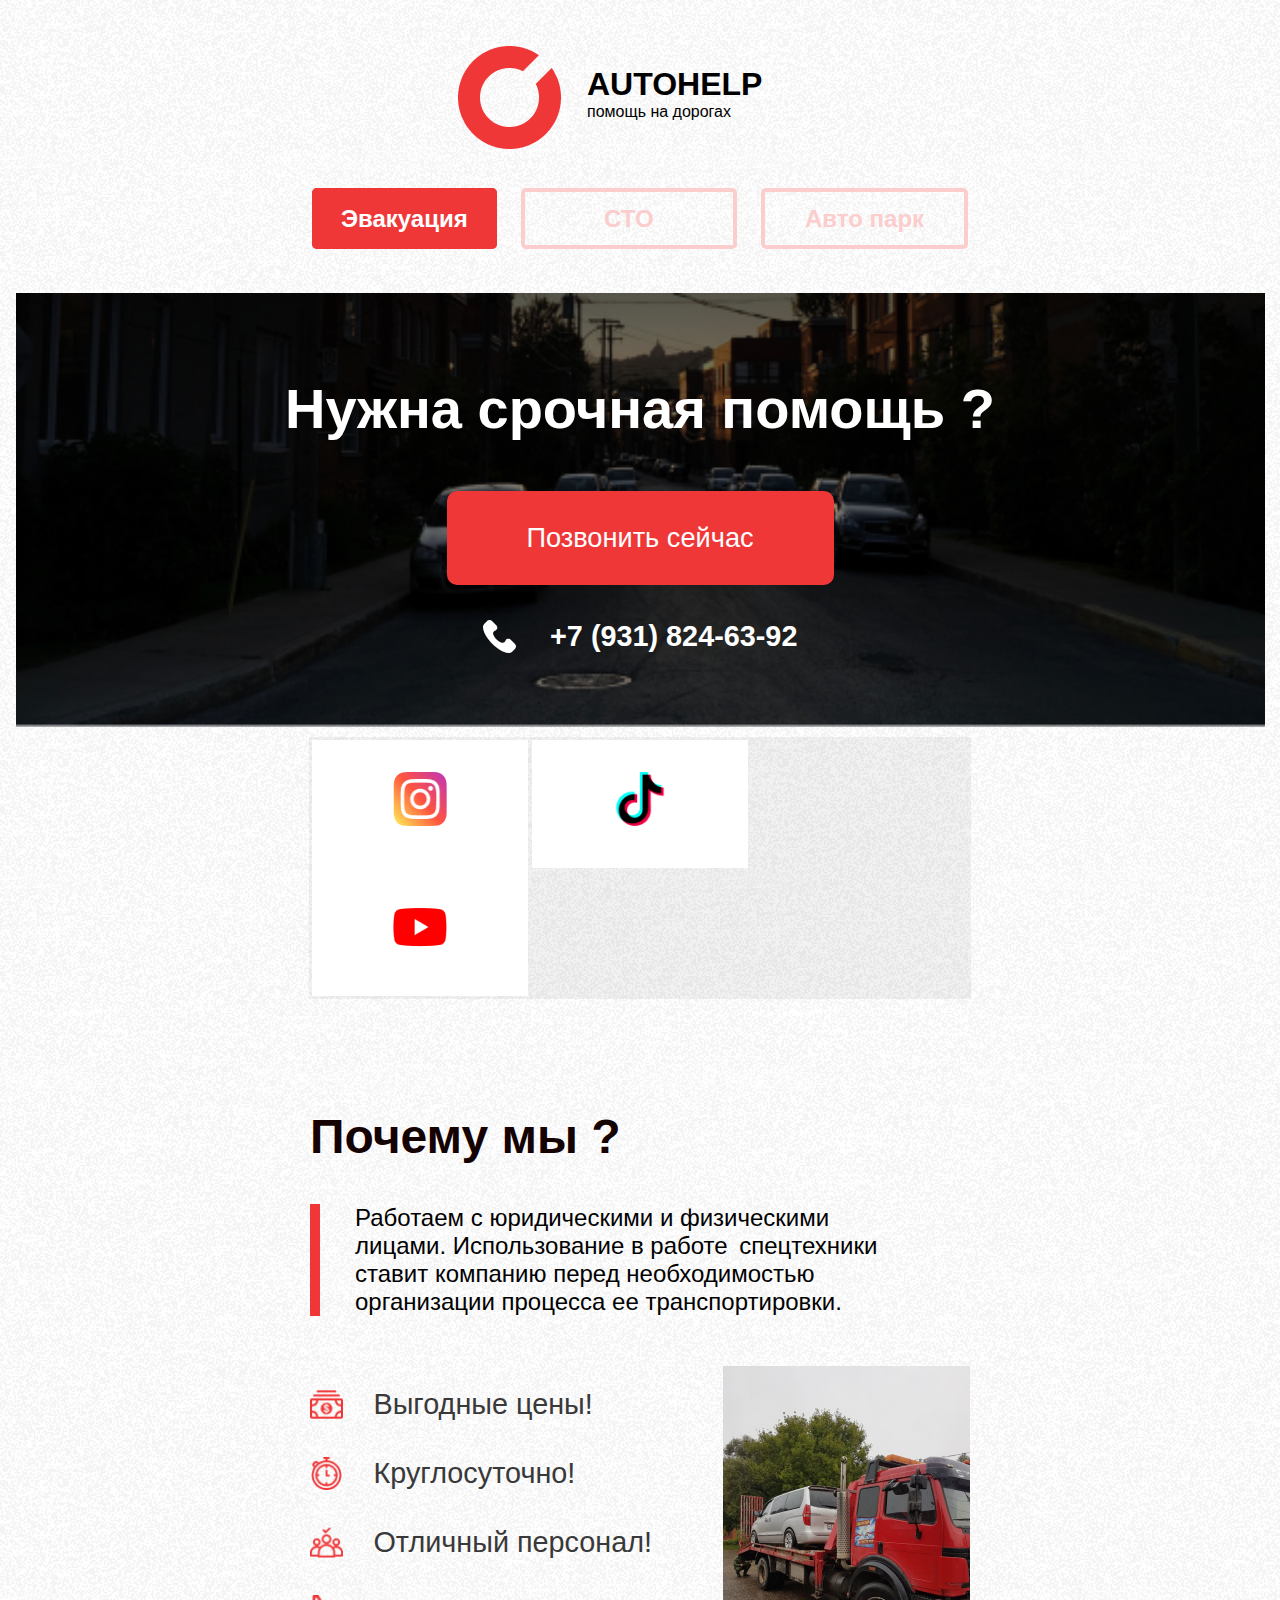
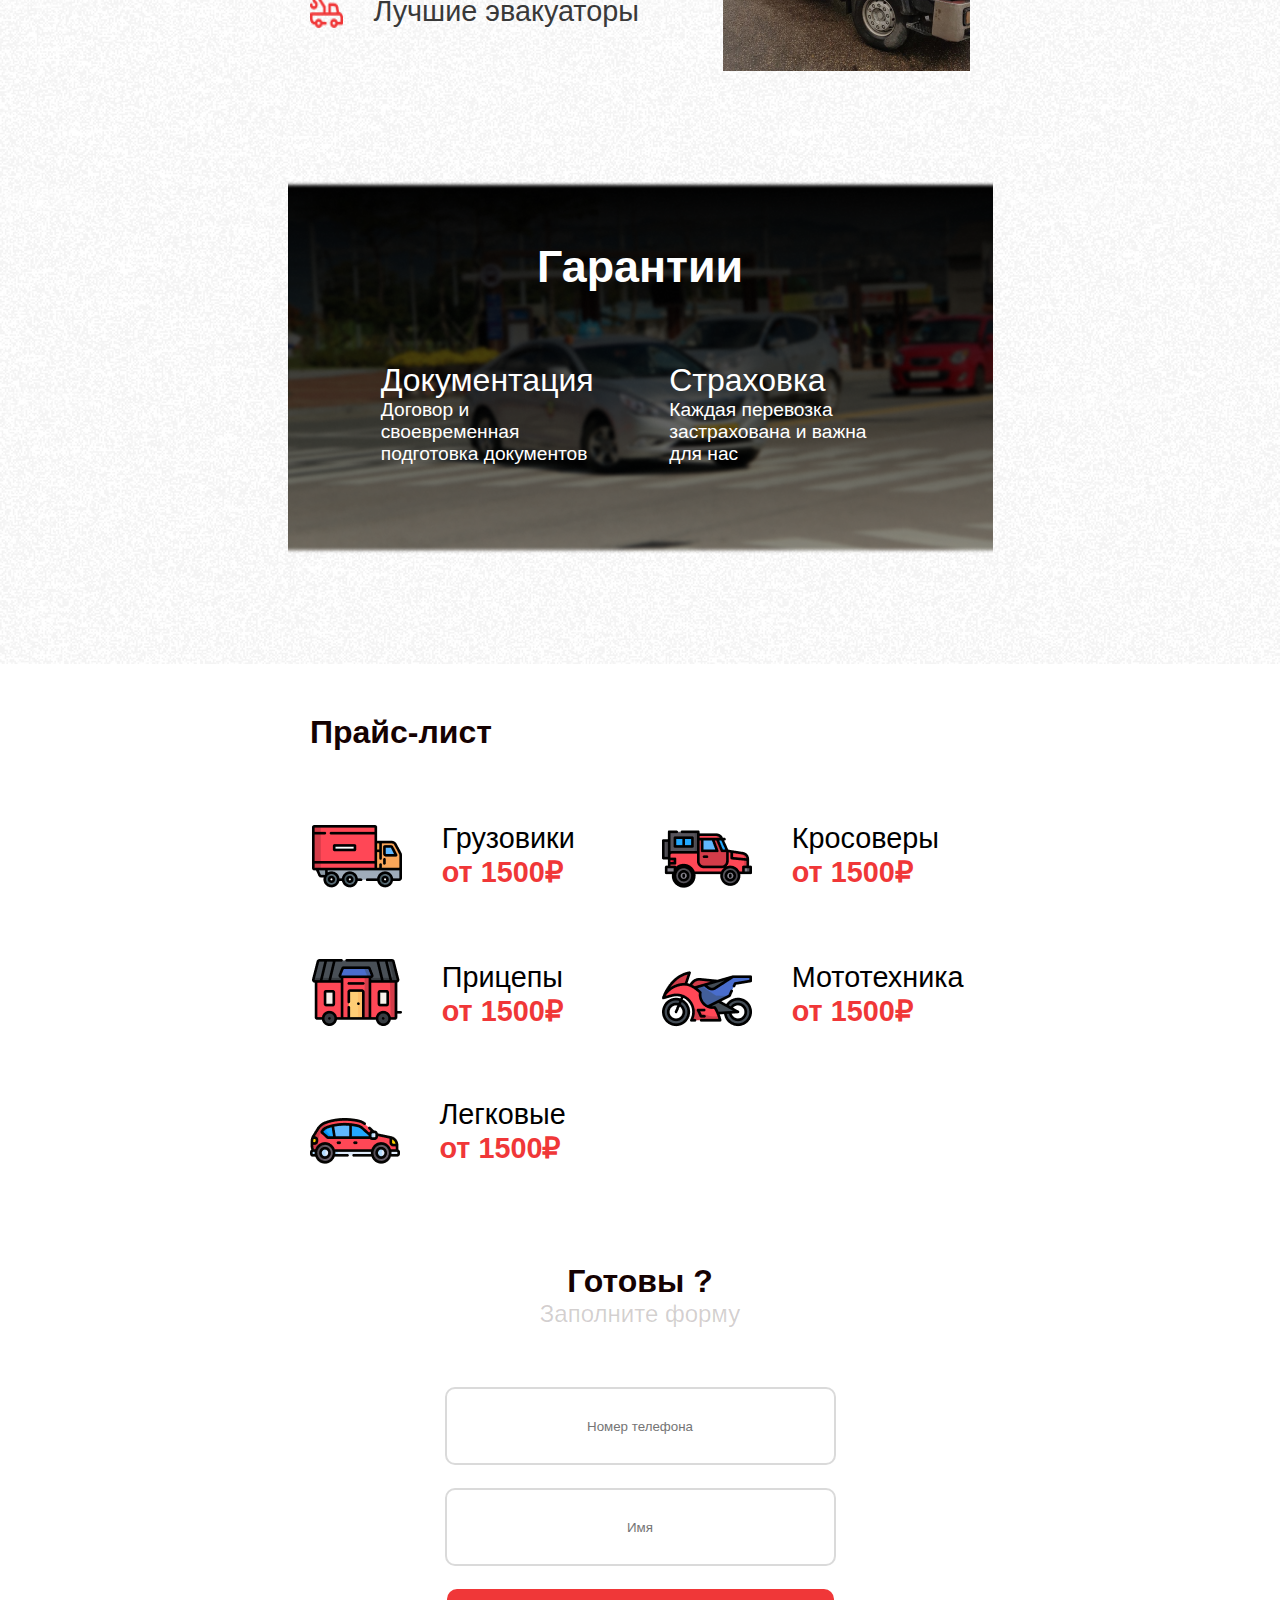
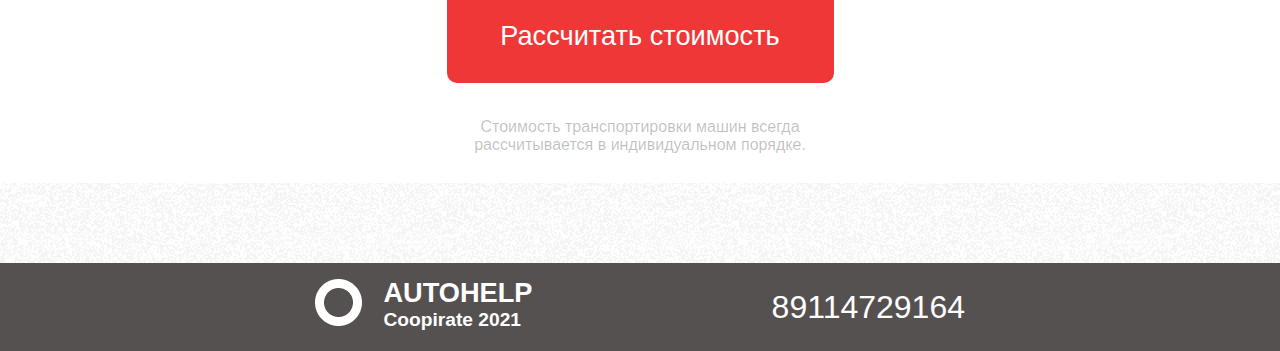
==== m-index.html @ 4820a215 "rename js" ====
<!DOCTYPE html>
<html lang="en">
<head>
    <meta charset="UTF-8">
    <meta name="viewport" content="width=device-width, initial-scale=1.0">
    <link rel="stylesheet" href="css/m-style.css">
    <script src="js/script_menu.js" type="text/javascript"></script>
    <title>Autohelp</title>
</head>
<body>
    <header>
        <div class="logo"></div>
        <div class="text_logo">
            <div class="name">Autohelp</div>
            <p>помощь на дорогах</p>
        </div>
    </header>

    <div class="clearfix"></div>

    <menu>
        <a id="Evacuation_a" onclick="Evacuation()">Эвакуация</a>
        <a id="Sto_a" onclick="Sto()">СТО</a>
        <a id="Auto_park_a" onclick="Auto_park()">Авто парк</a>
    </menu>

    <div id="Evacuation">
        <div class="Urgent_help">
            <h1>Нужна срочная помощь ?</h1>
            <button>Позвонить сейчас</button>
            <div class="telephone">
                <img src="img/tephone.png">
                <span>+7 (931) 824-63-92</span>
            </div>
        </div>

        <div class="buttons">
            <a href=""><div class="instagramm"><img src="img/instagram.png" alt=""></div></a>
            <a href=""><div class="tik_tok"><img src="img/tik-tok.png" alt=""></div></a>
            <a href=""><div class="youtube"><img src="img/youtube.png" alt=""></div></a>
        </div>

        <div class="why_we">
            <h1>Почему мы ?</h1>
            <p>Работаем с юридическими и физическими лицами. Использование в работе  спецтехники ставит компанию перед необходимостью организации процесса ее транспортировки.</p>
        </div>

        <div class="pluses">
            <div class="text">
                <div class="cost">
                    <img src="img/cash.png">
                    <span>Выгодные цены!</span>
                </div>
                <div class="time">
                    <img src="img/time.png">
                    <span>Круглосуточно!</span>
                </div>
                <div class="persons">
                    <img src="img/group.png">
                    <span>Отличный персонал!</span>
                </div>
                <div class="best_cars">
                    <img src="img/Vector car.png">
                    <span>Лучшие эвакуаторы</span>
                </div>
            </div>
            <img src="img/car.png" class="img_car">
        </div>

        <div class="grant">
            <h1>Гарантии</h1>
            <div class="text">
                <div>
                    <h2>Документация</h2>
                    <p>Договор и своевременная подготовка документов</p>
                </div>
                <div>
                    <h2>Страховка</h2>
                    <p>Каждая перевозка застрахована и важна для нас</p>
                </div>
            </div>
        </div>

        <div class="price">
            <div class="prices">
                <h1>Прайс-лист</h1>
                <div>

                    <span>
                        <img src="img/truck(icon).png" alt="">
                        <div class="info">
                            <p>Грузовики</p> 
                            <p class="cost">от 1500₽</p>
                        </div>
                    </span>

                    <span>
                        <img src="img/jeep.png" alt="">
                        <div class="info">
                            <p>Кросоверы</p>
                            <p class="cost">от 1500₽</p>
                        </div>
                    </span>
                </div>

                <div>
                    <span>
                        <img src="img/Pricep.png" alt="">
                        <div class="info">
                            <p>Прицепы</p>
                            <p class="cost">от 1500₽</p>
                        </div>
                    </span>

                    <span>
                        <img src="img/moto(icon).png" alt="">
                        <div class="info">
                            <p>Мототехника</p>
                            <p class="cost">от 1500₽</p>
                        </div>
                    </span>
                </div>

                <div style="float: left;">
                    <span style="margin-left: 0">
                        <img src="img/car(icon).png" alt="">
                        <div class="info">
                            <p>Легковые</p>
                            <p class="cost">от 1500₽</p>
                        </div>
                    </span>
                </div>
            </div>

            <div class="clearfix"></div>
            
            <div class="form">
                <h1>Готовы ?</h1>
                <p>Заполните форму</p>
                <input type="text" placeholder="Номер телефона">
                <input type="text" placeholder="Имя">
                <button>Рассчитать стоимость</button>
                <p class="info">Стоимость транспортировки машин всегда рассчитывается в индивидуальном порядке.</p>
            </div>

        </div>

    </div>

    <div id="Sto">

        <div class="Our_service_station_is">
            <div class="info">
                <h1>Наше СТО это</h1>
                <p>Лучшее обслуживание, отличная команда и доступные цены</p>
                <button>Забронировать</button>
            </div>
        </div>

        <div class="when">
            <div class="we_work">
                <span class="info">
                    <h1>Мы работаем</h1>
                    <p>7 дней в неделю с 9:00 до 23:00</p>
                </span>
                <span class="img"></span>
            </div>
            <div class="clearfix"></div>
        </div>

        <div class="buttons">
            <a href=""><div class="instagramm"><img src="img/instagram.png" alt=""></div></a>
            <a href=""><div class="tik_tok"><img src="img/tik-tok.png" alt=""></div></a>
            <a href=""><div class="youtube"><img src="img/youtube.png" alt=""></div></a>
        </div>

        <div class="what_we_do">
            <div class="text">
                <div class="Diagnostics">
                    <img src="img/sto/diagnostik.png">
                    <div class="info">
                        <h1>Диагностика</h1>
                        <p>Комплексная диагностика автомобилей всех марок в СПб.</p>
                    </div>
                </div>
                <div class="Repairs">
                    <img src="img/sto/remont.png">
                    <div class="info">
                        <h1>Ремонт</h1>
                        <p>Выполняем более 200 видов работ для 70 марок автомобилей, запчасти в наличии.</p>
                    </div>
                </div>
                <div class="Maintenance">
                    <img src="img/sto/tex_obsl.png">
                    <div class="info">
                        <h1>Тех обслуживание</h1>
                        <p>Проверка, регулировка узлов и замена тех. жидкостей, согласно рекомендациям завода производителя.</p>
                    </div>
                </div>
                <div class="Paint_shop">
                    <img src="img/sto/maliar.png">
                    <div class="info">
                        <h1>Малярный цех</h1>
                        <p>Выполнение покрасочных работ любой сложности, различные виды и типы покраски.</p>
                    </div>
                </div>
                <div class="Buying_up_broken_cars">
                    <img src="img/sto/skyp_bit_auto.png">
                    <div class="info">
                        <h1>Скупка битых авто</h1>
                        <p>Покупка вашего автомобиля в любому стостоянии по выгодной цене</p>
                    </div>
                </div>
            </div>
        </div>

        <div class="form">
            <h1>Контакты</h1>
            <p>Заполните форму</p>
            <input type="text" placeholder="Номер телефона">
            <input type="text" placeholder="Имя">
            <button>Рассчитать стоимость</button>
        </div>

        <div class="map">
            <div class="info">
                <h1>Мы на карте</h1>
                <p>г.Санкт-Петербург</p>
            </div>
            <script type="text/javascript" charset="utf-8" as ync src="https://api-maps.yandex.ru/services/constructor/1.0/js/?um=constructor%3Afa3f0529b1558e490838a19cf88ef039b90745b629be07b5b66c1684372b5a75&amp;width=100%25&amp;height=400&amp;lang=ru_RU&amp;scroll=true"></script>
        </div>

    </div>

    <div id="Auto_park">

        <div class="Yandex_tax">
            <div class="info">
                <h1>Подключение к Яндекс.Такси</h1>
                <p>Выполняет подключение с 2017 года</p>
                <ul>
                    <li>Моментальные выплаты</li>
                    <li>Минимальная комиссия</li>
                    <li>Аренда авто</li>
                </ul>
                <button>Свяжитесь со мной</button>
            </div>
        </div>

        <div class="buttons">
            <a href=""><div class="instagramm"><img src="img/instagram.png" alt=""></div></a>
            <a href=""><div class="tik_tok"><img src="img/tik-tok.png" alt=""></div></a>
            <a href=""><div class="youtube"><img src="img/youtube.png" alt=""></div></a>
        </div>
        
        <div class="what_u_can">
            <div class="we_work">
                <h1>Что вы получаете обслуживание у нас</h1>
                <div class="info">
                    <p><span>Моментальные выплаты</span> 24/7 без задержек</p>
                    <p><span>Свободный график</span>, когда и сколько работать решаете только вы</p>
                    <p><span>Качественная поддержка</span>, поможем со всем и всегда</p>
                </div>
                <div class="clearfix"></div>
            </div>
        </div>
        

        <div class="treb">
            <h1>Требования</h1>
            <div class="info">
                <span>
                    <img src="img/done.png" alt="">
                    <div class="info">
                        <h1>Возраст</h1>
                        <p>от 21 года</p>
                    </div>
                </span>
                <span>
                    <img src="img/done.png" alt="">
                    <div class="info">
                        <h1>Стаж</h1>
                        <p>от 3-х лет</p>
                    </div>
                </span>
                <span>
                    <img src="img/done.png" alt="">
                    <div class="info">
                        <h1>Смартфон</h1>
                        <p>Andoid/IOS</p>
                    </div>
                </span>
            </div>
        </div>
        
        <div class="form">
            <p>Запишитесь на собеседование, заполнив форму</p>
            <input type="text" placeholder="Номер телефона">
            <input type="text" placeholder="Имя">
            <button>Свяжитесь со мной</button>
        </div>

    </div>

    <footer>
        <div class="info">
            <div class="left">
                <div class="logo">
                    <div class="img"></div>
                    <div class="text">
                        <h1>AUTOHELP</h1>
                        <p>Coopirate 2021</p>
                    </div>
                </div>
    
            </div>
            <div class="right">
                <p>89114729164</p>
            </div>
        </div>
    </footer>
</body>
</html>
---- css/m-style.css ----
/* base */
*{
    padding: 0;
    margin: 0;
    text-transform: none;
    font-family: -apple-system, BlinkMacSystemFont, 'Segoe UI', Roboto, Oxygen, Ubuntu, Cantarell, 'Open Sans', 'Helvetica Neue', sans-serif;
    cursor: default;

}
a{
    text-decoration: none;
    cursor: pointer;
}
.clearfix{
    clear: both;
}
body{
    background-image: url(../img/bg_corn.png);
}
button{
    width: 387px;
    height: 94px;
    border-radius: 10px;
    border: none;
    background-color: #f03738;
    color: #fff;
    font-size: 1.7em;
    margin-bottom: 35px;
    outline: none;
    cursor: pointer;
}
button:active{
    border:4px solid #9C9C9C;
    background-color: #9C9C9C;
    color: #fff;
}
.left{float: left;}
.right{float: right;}

/* standart */
#Evacuation{
    display: block;
}
#Sto{
    display: none;
}
#Auto_park{
    display: none;
}

/* logotype */
header{
    width: 364px;
    margin: 46px auto 0;
}
header .logo{
    width: 103px;
    height: 103px;
    background-image: url(../img/Logo.png);
    display: inline-block;
    float: left;
}
header .text_logo{
    display: inline-block;
    float: right;
    width: 235px;
    height: 64px;
    margin: 20px 0;
}
header .name{
    font-size: 2em;
    font-weight: bold;
    text-transform: uppercase;
}
header header p{
    color: #847F7F;
}

/* Design menu buttons */
menu{
    width: 668px;
    margin: 55px auto 60px;
    text-align: center;
}
menu a{
    background-color: #ffffff00;
    color: #FBCDCD;
    border-radius: 5px;
    border: 4px solid #FBCDCD;
    text-align: center;
    font-size: 1.5em;
    margin-right: 20px;
    font-weight: bold;
    cursor: pointer;
}
menu a:last-child{
    margin-right: 0;
}
menu a:active{
    color: #fff;
    background-color: #9C9C9C;
    border:4px solid #9C9C9C;
}
menu #Evacuation_a{
    padding: 13px 25px;
    color: #fff;
    background-color: #f03738;
    border:4px solid #f03738;
}
menu #Sto_a{
    padding: 13px 79px;
}
menu #Auto_park_a{
    padding: 13px 40px;
}

/* Evacuation - Urgent help */

.Urgent_help{
    height: 434px;
    width: 100%;
    background-image: url(../img/bg_Urgent_help.png);
    background-size: auto 100%;
    background-position: center;
    background-repeat: no-repeat;
    color: #fff;
    text-align: center;
    margin-bottom: 10px;
}
.Urgent_help h1{
    padding-top: 83px;
    margin-bottom: 50px;
    font-weight: bold;
    font-size: 3.5em;
}
.Urgent_help img{
    width: 33px;
    height: 33px;
    vertical-align: bottom;
    margin-right: 30px;
}
.Urgent_help span{
    height: 33px;
    font-size: 1.8em;
    vertical-align: top;
    font-weight: bold;
}

/* Evacuation buttons soc */
.buttons{
    padding: 3px;
    width: 656.77px;
    margin: 0 auto 110px;
    background-color: rgba(0, 0, 0, 0.05);
}
.buttons div{
    width: 216px;
    height: 128px;
    margin-right: 3px;
    display: inline-block;
    text-align: center;
    background-color: #fff;
    cursor: pointer;
}
.buttons div:last-child{
    margin-right: 0px;
}
.buttons img{
    width: 54px;
    height: 54px;
    margin: 32px 0;
}

/* Evacuation Why we */
.why_we{
    width: 660px;
    margin: 0 auto 50px;
    text-align: left;
}
.why_we h1{
    color: #150202;
    font-size: 3em;
    margin-bottom: 40px;
}
.why_we p{
    width: 555px;
    font-size: 1.5em;
    border-left: 10px solid #F03738;
    padding-left: 35px;
}

/* Evacuation pluses */
.pluses{
    width: 660px;
    height: 305px;
    margin: 0 auto 110px;
}
.pluses .img_car{
    width: 247px;
    height: 305px;
    float: right;
}
.pluses .text{
    float: left;
    margin-top: 22px;
}
.pluses .text div{
    margin-bottom: 36px;
}
.pluses .text div img{
    width: 33px;
    height: 33px;
    vertical-align: bottom;
    margin-right: 26px;
}
.pluses .text div span{
    height: 33px;
    font-size: 1.8em;
    vertical-align: top;
    font-weight: 500;
    color: #393939;
}

/* Evacuation grant */
.grant{
    width: 100%;
    height: 373px;
    margin: 0 auto 80px;
    background-repeat: no-repeat;
    background-position: center;
    background-image: url(../img/grant.png);
    background-position: center;
    background-repeat: no-repeat;
    background-size: auto 100%;
    text-align: center;
    color: #fff;
    margin-bottom: 110px;
}
.grant h1{
    padding: 60px 0 70px;
    font-size: 2.8em;
    font-weight: bold;
}
.grant .text div{
    text-align: left;
    width: 230px;
    display: inline-block;
    margin-right: 54px;
}
.grant .text div:last-child{
    margin-right: 0;
}
.grant .text div h2{
    font-size: 2em;
    font-weight: 500;
}
.grant .text div p{
    font-size: 1.2em;
}

/* Evacuation price */
.price{
    width: 100%;
    text-align: center;
    margin: 0 auto;
    background-color: #fff;
}
.price .prices{
    margin: 0 auto;
    width: 660px;
}
.price .prices h1{
    padding-top: 50px;
    font-size: 2em;
    color: #150202;
    margin-bottom: 71px;
    text-align: left;
}
.price div span{
    text-align: left;
}
.price div span:last-child{
    margin-left: 40px;
    margin-bottom: 98px;
}
.price div span img{
    width: 90px;
    margin-right: 35px;
}
.price div span .info{
    font-size: 1.8em;
    margin-bottom: 15px;
    display: inline-block;
    vertical-align: 40px;
}
.price div div .cost{
    color: #F03738;
    font-weight: bold;
    float: left;
    margin: 0 55px 55px 0;
}

/* Evacuation Forma weeeeeeee */
.form{
    padding-top: 28px;
    text-align: center;
    background-color: #fff;
}
.form h1{
    font-size: 2em;
    color: #150202;
}
.form p{
    font-size: 1.5em;
    color: #15020230;
    margin-bottom: 59px;
}
.form input{
    width: 387px;
    height: 74px;
    text-align: center;
    margin: 0 auto;
    border-radius: 10px;
    margin-bottom: 23px;
    display: block;
    outline: none;
    border: 2px solid #dadada;
    cursor: text;
}
.form input:last-child{
    margin-bottom: 36px;
}
.form .info{
    text-align: center;
    font-size: 1em;
    width: 359px;
    margin: 0 auto;
    color: #00000040;
    padding-bottom: 29px;
}

/* Sto Our_service_station_is */

.Our_service_station_is{
    height: 565px;
    width: 100%;
    background-image: url(../img/sto/Nashe_sto.png);
    background-size: auto 100%;
    background-position: center;
    background-repeat: no-repeat;
    color: #fff;
    text-align: left;
    margin-bottom: 10px;
}
.Our_service_station_is .info{
    width: 500px;
    margin: 0 auto;
}
.Our_service_station_is h1{
    padding-top: 150px;
    margin-bottom: 28px;
    font-weight: 500;
    font-size: 2.5em;
}
.Our_service_station_is p{
    width: 300px;
    font-size: 1.2em;
    vertical-align: top;
    margin-bottom: 40px;
}

/* Sto when */
.when{
    width: 100%;
    text-align: left;
    padding: 16px 0 39px;
    background-color: #fff;
}
.when .we_work{
    width: 600px;
    margin: 0 auto;
}
.when .info{
    width: 490px;
    margin: 0 auto;
    padding-left: 35px;
    border-left: 10px solid #F03738;
    float: left;
}
.when .info h1{
    width: 400px;
    color: #150202;
    font-size: 3em;
    margin-bottom: 12px;
    margin-right: 0;
}
.when .info p{
    width: 400px;
    margin-right: 0;
    font-size: 1.5em;
}
.when .img{
    width: 65px;
    height: 92px;
    background-image: url(../img/sto/geo.png);
    background-position: center;
    background-size: auto;
    float: left;
}

/* STO what_we_do */
.what_we_do{
    width: 600px;
    margin: 0 auto 109px;
}
.what_we_do .text div{
    margin-bottom: 40px;
}
.what_we_do .text div:last-child{
    margin-bottom: 0;
}

.what_we_do img{
    width: auto;
    height: 45px;
    vertical-align: top;
    margin-right: 43px;
}
.what_we_do .info{
    display: inline-block;
}
.what_we_do .info p{
    width: 458px;
}

/* STO map */
.map{
    width: 600px;
    margin: 110px auto ;
}
.map .info{
    width: 250px;padding: 39px 60px;
    background-color: #fff;
}

/* Auto_park Yandex_tax */

.Yandex_tax{
    height: 627px;
    width: 100%;
    background-image: url(../img/sto/Nashe_sto.png);
    background-size: auto 100%;
    background-position: center;
    background-repeat: no-repeat;
    color: #fff;
    text-align: left;
    margin-bottom: 10px;
}
.Yandex_tax .info{
    width: 500px;
    margin: 0 auto;
}
.Yandex_tax h1{
    width: 290px;
    padding-top: 95px;
    margin-bottom: 28px;
    font-weight: 500;
    font-size: 2.5em;
}
.Yandex_tax p{
    width: 360px;
    font-size: 1.2em;
    vertical-align: top;
    margin-bottom: 40px;
}
.Yandex_tax ul {
    list-style: none;
    list-style-image: url(../img/Ellipse.png);
    list-style-position: inside;
    margin-bottom: 40px;
}
.Yandex_tax ul li{
    margin-bottom: 14px;
    font-size: 2em;
}
.Yandex_tax ul li:last-child{
    margin-bottom: none;
}

/* Auto_park what_u_can */
.what_u_can{
    width: 100%;
    text-align: left;
    padding: 16px 0 39px;
}
.what_u_can .we_work{
    width: 600px;
    margin: 0 auto;
}
.what_u_can .info{
    width: 600px;
    margin: 0 auto;
    padding-left: 35px;
    border-left: 10px solid #F03738;
    float: left;
}
.what_u_can h1{
    width: 330px;
    color: #150202;
    margin-bottom: 12px;
    margin-right: 0;
}
.what_u_can .we_work .info span{
    color: #150202;
    font-weight: bold;
}
.what_u_can .info p{
    margin-right: 0;
    font-size: 1.5em;
    margin-bottom: 25px;
}
.what_u_can .info p:last-child{margin-bottom: 0;}

/* Auto_park treb */
.treb{
    padding: 28px 0 70px;
    width: 100%;
    margin: 0 auto;
    text-align: center;
    background-color: #fff;
}
.treb h1{
    font-size: 2.5em;
    margin-bottom: 52px;
}
.treb .info span{
    width: 200px;
    margin-right: 30px;
}
.treb .info .info{
    display: inline-block;
    text-align: left;
}

.treb .info h1{
    font-size: 1em;
    margin-bottom: 0;
}

/* Auto_park form */
.Auto_park .form p{
    margin: 0 auto 33px;
    width: 400px;
}

/* Foooter */
footer{
    width: 100%;
    height: 88px;
    background-color: #565151;
    margin-top: 80px;
}
footer .info{
    width: 650px;
    color: #fff;
    margin: 0 auto;
    padding: 14px 0;
}
footer .left .img{
    width: 47px;
    height: 47px;
    background-image: url(../img/logo_footer.png);
    background-size: 100% 100%;
    background-repeat: no-repeat;
    background-position: center;
    display: inline-block;
    margin-right: 17px;
}
footer .left .text{
    display: inline-block;
}
footer .left h1{
    font-size: 1.7em;
}
footer .left p{
    font-size: 1.2em;
    font-weight: bold;
}
footer .right p{
    padding-top: 12px;
    font-size: 2em;
}
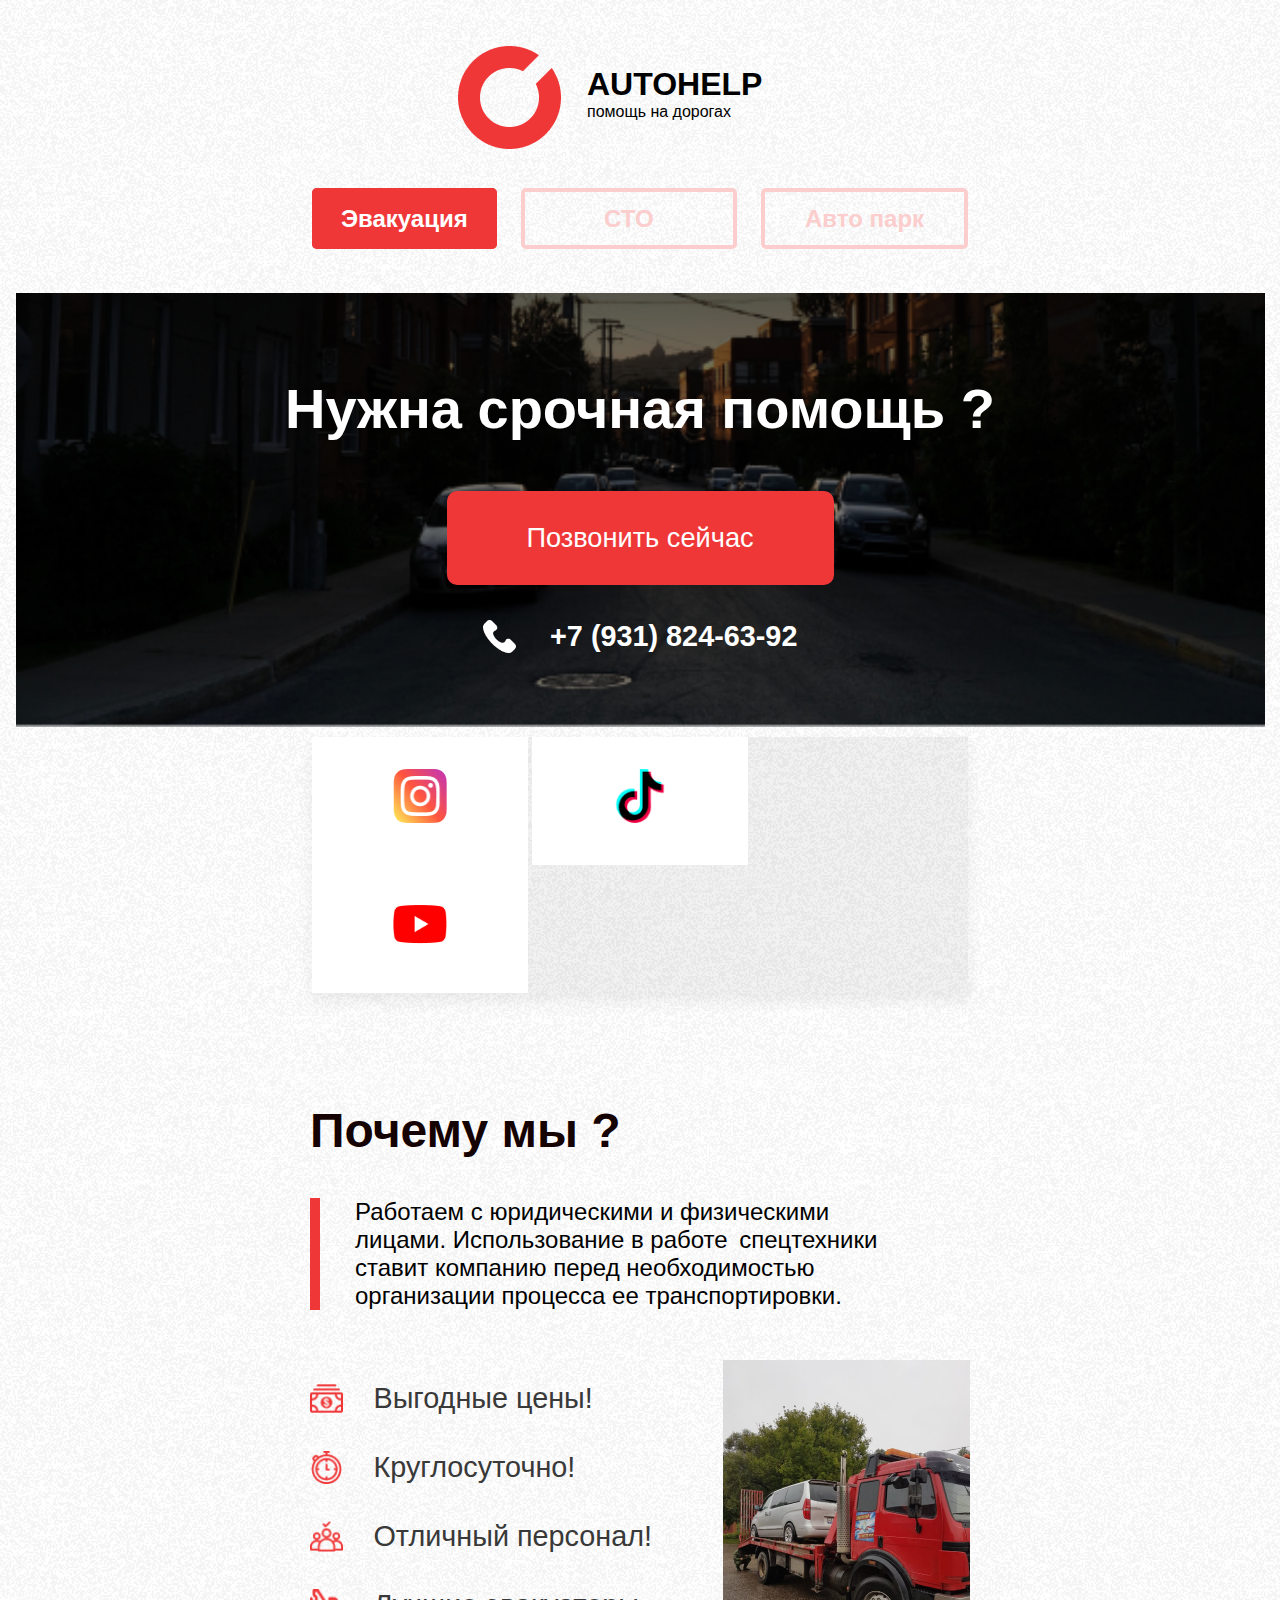
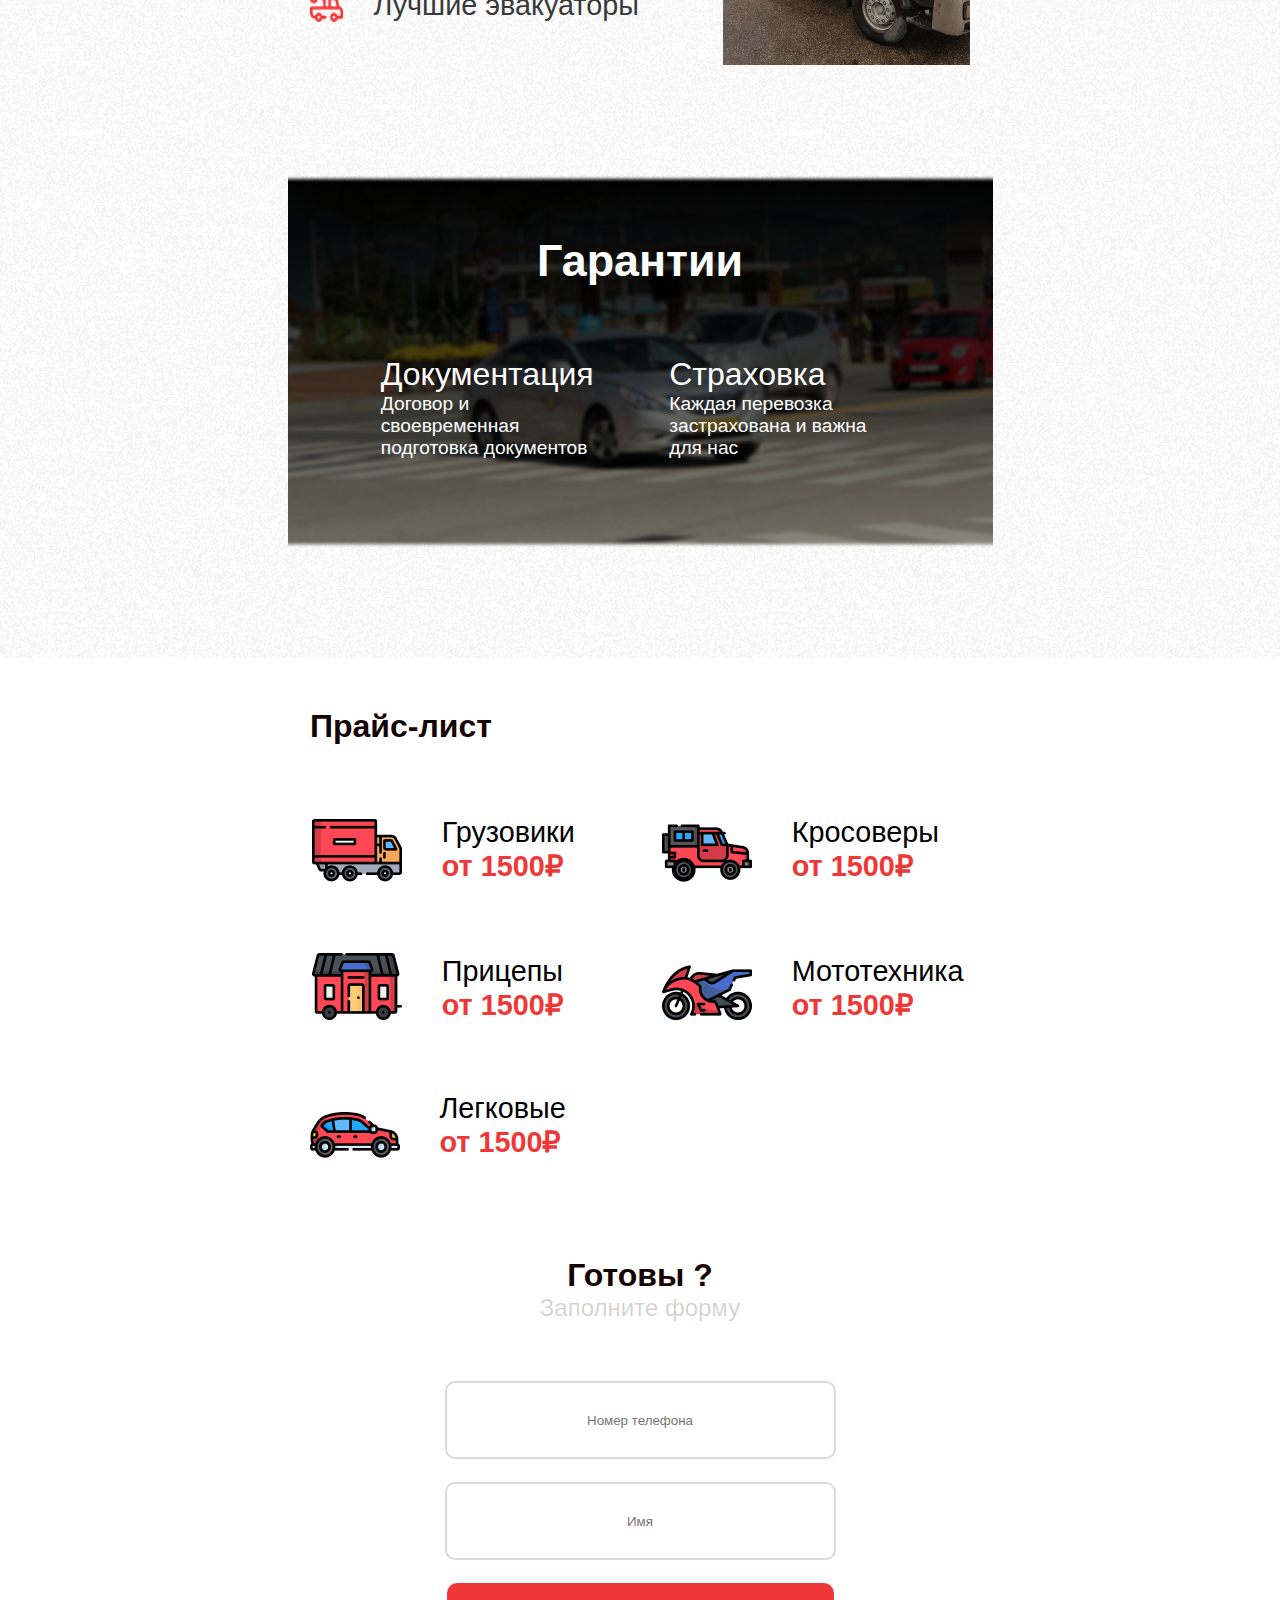
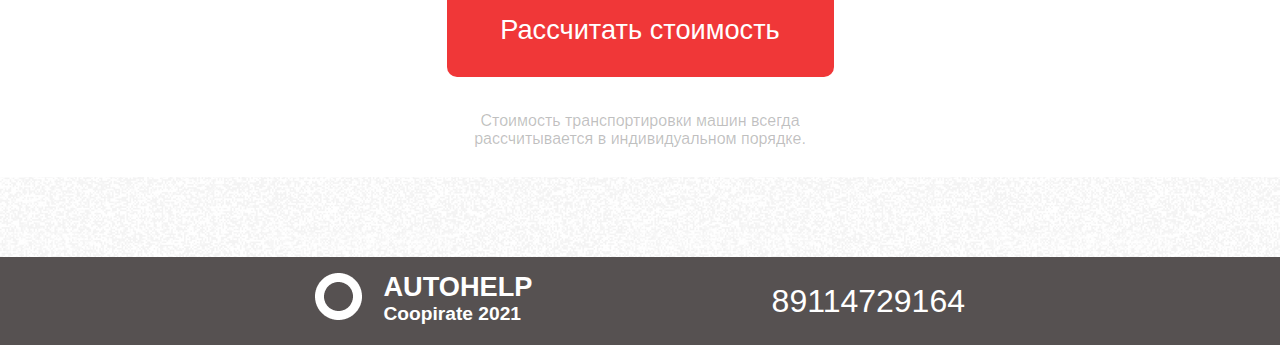
==== commit 85ad958d: "Готовая мобильная версия сайта" ====
--- a/m-index.html
+++ b/m-index.html
@@ -4,7 +4,7 @@
     <meta charset="UTF-8">
     <meta name="viewport" content="width=device-width, initial-scale=1.0">
     <link rel="stylesheet" href="css/m-style.css">
-    <script src="js/script_menu.js" type="text/javascript"></script>
+    <script src="js/m_script_menu.js" type="text/javascript"></script>
     <title>Autohelp</title>
 </head>
 <body>
@@ -27,17 +27,17 @@
     <div id="Evacuation">
         <div class="Urgent_help">
             <h1>Нужна срочная помощь ?</h1>
-            <button>Позвонить сейчас</button>
+            <button><a style="color: #fff;" href="tel:89602222009">Позвонить сейчас</a></button>
             <div class="telephone">
                 <img src="img/tephone.png">
-                <span>+7 (931) 824-63-92</span>
+                <span><a style="color: #fff;" href="tel:89602222009">+7 (931) 824-63-92</a></span>
             </div>
         </div>
 
         <div class="buttons">
-            <a href=""><div class="instagramm"><img src="img/instagram.png" alt=""></div></a>
-            <a href=""><div class="tik_tok"><img src="img/tik-tok.png" alt=""></div></a>
-            <a href=""><div class="youtube"><img src="img/youtube.png" alt=""></div></a>
+            <a href="https://instagram.com/aleks_nebitnekrashen?r=nametag"><div class="instagramm"><img src="img/instagram.png" alt=""></div></a>
+            <a href="https://youtube.com/channel/UCQQGtzXOhH865fBiEAUQknw"><div class="tik_tok"><img src="img/tik-tok.png" alt=""></div></a>
+            <a href="https://vm.tiktok.com/ZSJ1HBccP/"><div class="youtube"><img src="img/youtube.png" alt=""></div></a>
         </div>
 
         <div class="why_we">
@@ -153,7 +153,7 @@
             <div class="info">
                 <h1>Наше СТО это</h1>
                 <p>Лучшее обслуживание, отличная команда и доступные цены</p>
-                <button>Забронировать</button>
+                <button><a style="color: #fff;" href="tel:89602222009"></a>Забронировать</a></button>
             </div>
         </div>
 
@@ -169,9 +169,9 @@
         </div>
 
         <div class="buttons">
-            <a href=""><div class="instagramm"><img src="img/instagram.png" alt=""></div></a>
-            <a href=""><div class="tik_tok"><img src="img/tik-tok.png" alt=""></div></a>
-            <a href=""><div class="youtube"><img src="img/youtube.png" alt=""></div></a>
+            <a href="https://instagram.com/aleks_nebitnekrashen?r=nametag"><div class="instagramm"><img src="img/instagram.png" alt=""></div></a>
+            <a href="https://youtube.com/channel/UCQQGtzXOhH865fBiEAUQknw"><div class="tik_tok"><img src="img/tik-tok.png" alt=""></div></a>
+            <a href="https://vm.tiktok.com/ZSJ1HBccP/"><div class="youtube"><img src="img/youtube.png" alt=""></div></a>
         </div>
 
         <div class="what_we_do">
@@ -223,11 +223,12 @@
         </div>
 
         <div class="map">
+            <script type="text/javascript" charset="utf-8" async src="https://api-maps.yandex.ru/services/constructor/1.0/js/?um=constructor%3A0dc72217500436a77f04d337a55c8f167b558c504482c1b11fa55887157060e5&amp;width=100%25&amp;height=547&amp;lang=ru_RU&amp;scroll=true"></script>
             <div class="info">
                 <h1>Мы на карте</h1>
-                <p>г.Санкт-Петербург</p>
-            </div>
-            <script type="text/javascript" charset="utf-8" as ync src="https://api-maps.yandex.ru/services/constructor/1.0/js/?um=constructor%3Afa3f0529b1558e490838a19cf88ef039b90745b629be07b5b66c1684372b5a75&amp;width=100%25&amp;height=400&amp;lang=ru_RU&amp;scroll=true"></script>
+                <p>Ириновский проспект 1 с</p>
+                <p>Софийская 8, корп. 1</p>
+            </div>
         </div>
 
     </div>
@@ -243,14 +244,14 @@
                     <li>Минимальная комиссия</li>
                     <li>Аренда авто</li>
                 </ul>
-                <button>Свяжитесь со мной</button>
+                <button><a style="color: #fff;" href="tel:89602222009">Свяжитесь со мной</a></button>
             </div>
         </div>
 
         <div class="buttons">
-            <a href=""><div class="instagramm"><img src="img/instagram.png" alt=""></div></a>
-            <a href=""><div class="tik_tok"><img src="img/tik-tok.png" alt=""></div></a>
-            <a href=""><div class="youtube"><img src="img/youtube.png" alt=""></div></a>
+            <a href="https://instagram.com/aleks_nebitnekrashen?r=nametag"><div class="instagramm"><img src="img/instagram.png" alt=""></div></a>
+            <a href="https://youtube.com/channel/UCQQGtzXOhH865fBiEAUQknw"><div class="tik_tok"><img src="img/tik-tok.png" alt=""></div></a>
+            <a href="https://vm.tiktok.com/ZSJ1HBccP/"><div class="youtube"><img src="img/youtube.png" alt=""></div></a>
         </div>
         
         <div class="what_u_can">
--- a/css/m-style.css
+++ b/css/m-style.css
@@ -5,18 +5,12 @@
     text-transform: none;
     font-family: -apple-system, BlinkMacSystemFont, 'Segoe UI', Roboto, Oxygen, Ubuntu, Cantarell, 'Open Sans', 'Helvetica Neue', sans-serif;
     cursor: default;
-
 }
 a{
     text-decoration: none;
     cursor: pointer;
 }
-.clearfix{
-    clear: both;
-}
-body{
-    background-image: url(../img/bg_corn.png);
-}
+body{background-image: url(../img/bg_corn.png);}
 button{
     width: 387px;
     height: 94px;
@@ -34,19 +28,14 @@
     background-color: #9C9C9C;
     color: #fff;
 }
+.clearfix{clear: both;}
 .left{float: left;}
 .right{float: right;}
 
 /* standart */
-#Evacuation{
-    display: block;
-}
-#Sto{
-    display: none;
-}
-#Auto_park{
-    display: none;
-}
+#Evacuation{display: block;}
+#Sto{display: none;}
+#Auto_park{display: none;}
 
 /* logotype */
 header{
@@ -148,10 +137,10 @@
 
 /* Evacuation buttons soc */
 .buttons{
-    padding: 3px;
     width: 656.77px;
-    margin: 0 auto 110px;
+    margin: 3px auto 110px;
     background-color: rgba(0, 0, 0, 0.05);
+    box-shadow: 0px 8px 16px 0px #00000012;
 }
 .buttons div{
     width: 216px;
@@ -226,8 +215,6 @@
     width: 100%;
     height: 373px;
     margin: 0 auto 80px;
-    background-repeat: no-repeat;
-    background-position: center;
     background-image: url(../img/grant.png);
     background-position: center;
     background-repeat: no-repeat;
@@ -439,7 +426,10 @@
     margin: 110px auto ;
 }
 .map .info{
-    width: 250px;padding: 39px 60px;
+    position: relative;
+    bottom: 547px;
+    width: 200px;
+    padding: 35px 60px;
     background-color: #fff;
 }
 
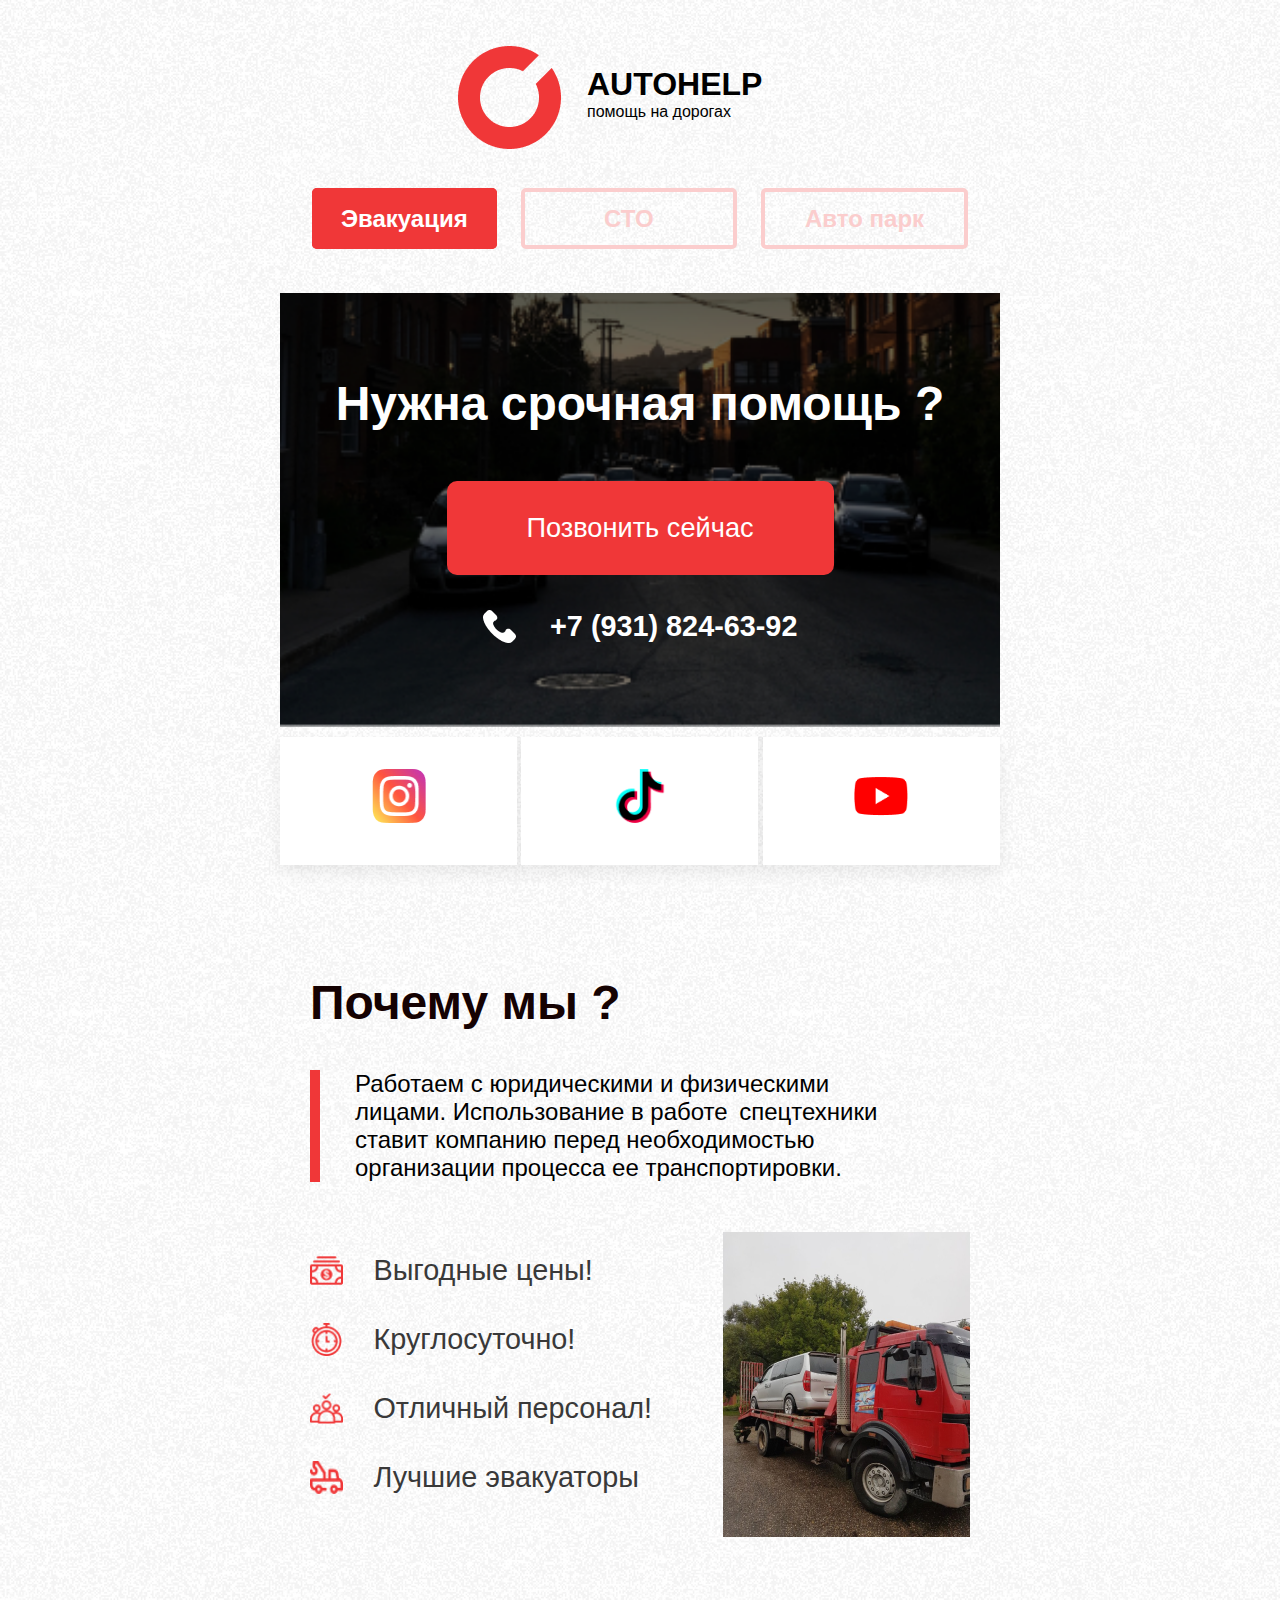
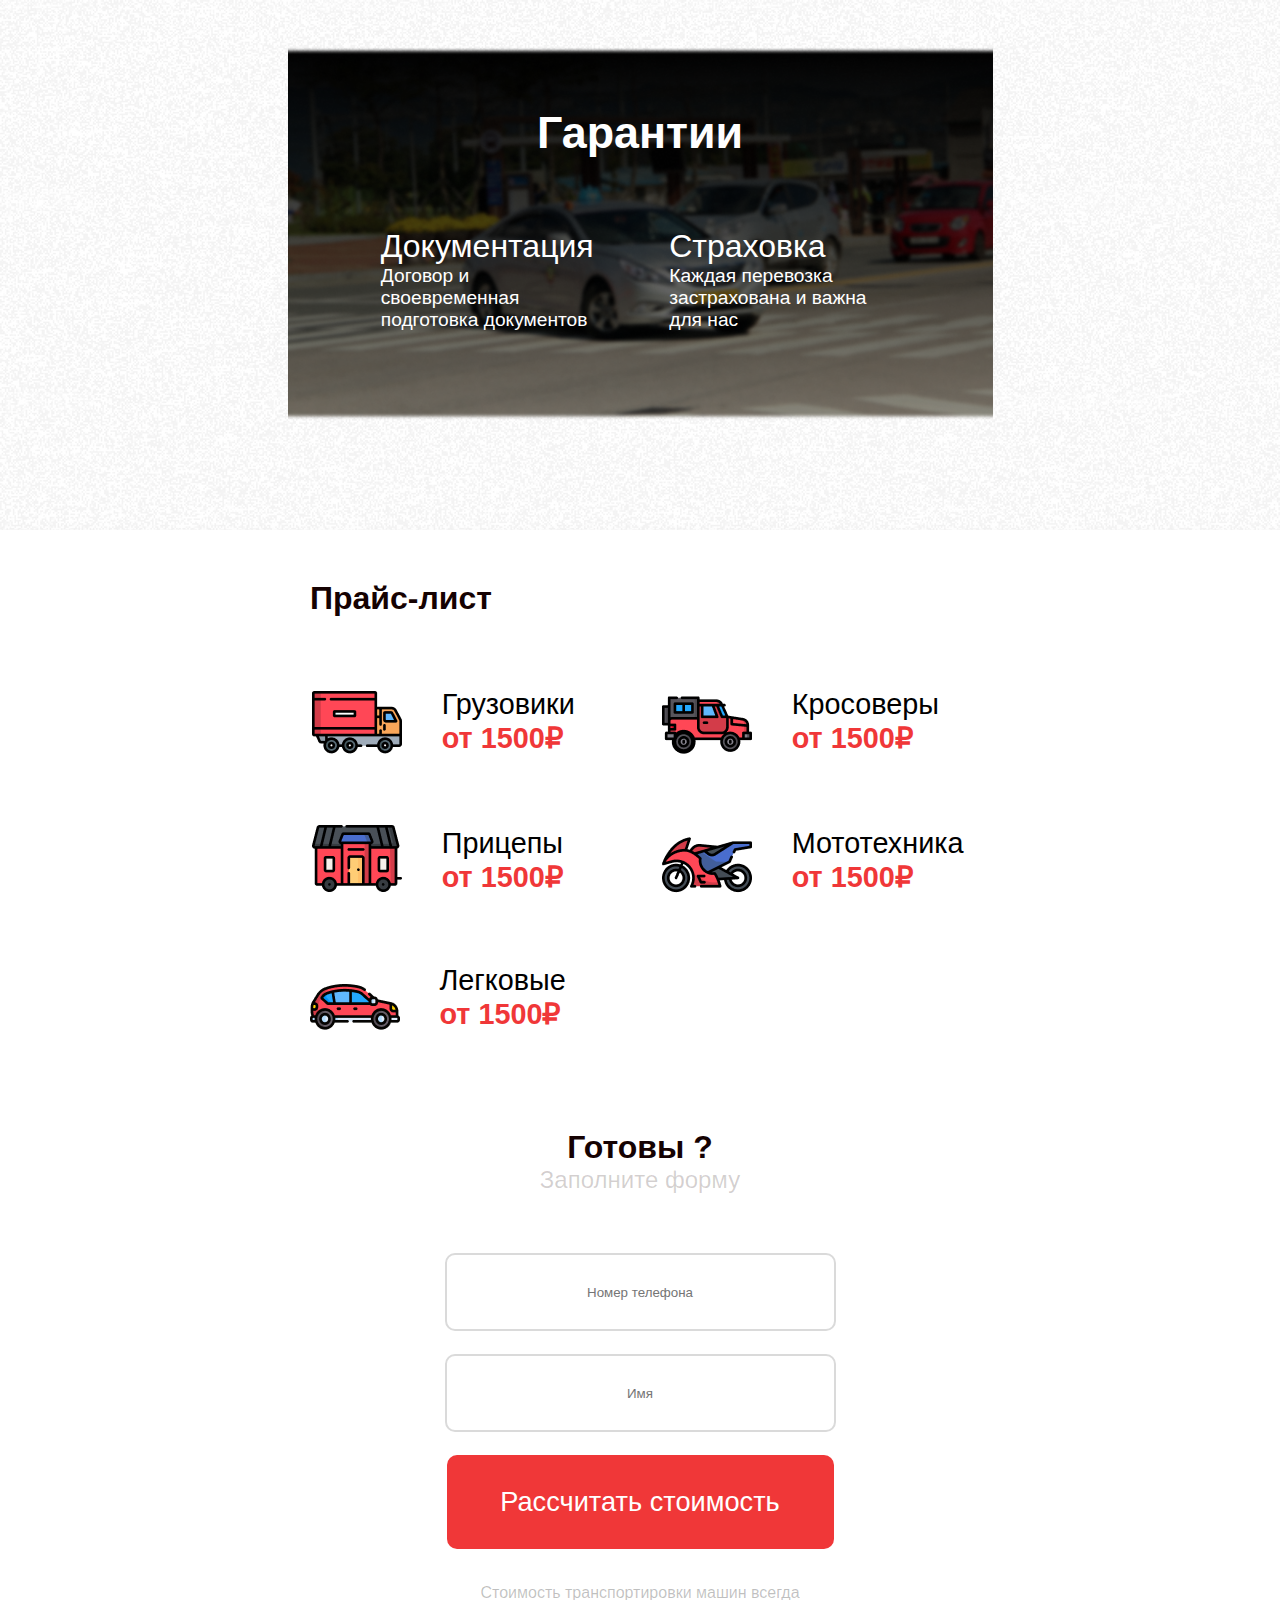
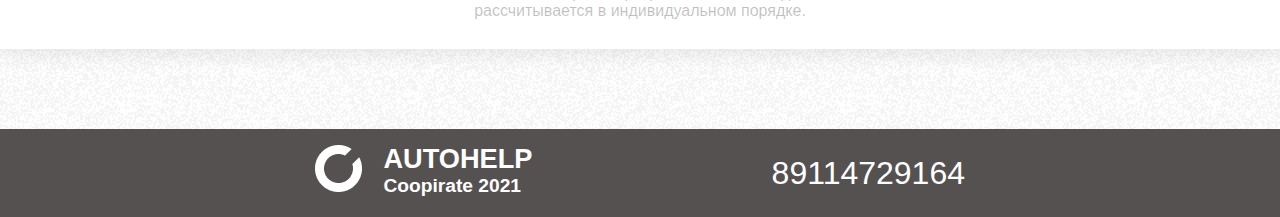
==== commit d0370887: "Исправил пару недочетов" ====
--- a/m-index.html
+++ b/m-index.html
@@ -36,8 +36,8 @@
 
         <div class="buttons">
             <a href="https://instagram.com/aleks_nebitnekrashen?r=nametag"><div class="instagramm"><img src="img/instagram.png" alt=""></div></a>
-            <a href="https://youtube.com/channel/UCQQGtzXOhH865fBiEAUQknw"><div class="tik_tok"><img src="img/tik-tok.png" alt=""></div></a>
-            <a href="https://vm.tiktok.com/ZSJ1HBccP/"><div class="youtube"><img src="img/youtube.png" alt=""></div></a>
+            <a href="https://vm.tiktok.com/ZSJ1HBccP/"><div class="tik_tok"><img src="img/tik-tok.png" alt=""></div></a>
+            <a href="https://youtube.com/channel/UCQQGtzXOhH865fBiEAUQknw"><div class="youtube"><img src="img/youtube.png" alt=""></div></a>
         </div>
 
         <div class="why_we">
@@ -85,7 +85,7 @@
             <div class="prices">
                 <h1>Прайс-лист</h1>
                 <div>
-
+                    
                     <span>
                         <img src="img/truck(icon).png" alt="">
                         <div class="info">
@@ -170,8 +170,8 @@
 
         <div class="buttons">
             <a href="https://instagram.com/aleks_nebitnekrashen?r=nametag"><div class="instagramm"><img src="img/instagram.png" alt=""></div></a>
-            <a href="https://youtube.com/channel/UCQQGtzXOhH865fBiEAUQknw"><div class="tik_tok"><img src="img/tik-tok.png" alt=""></div></a>
-            <a href="https://vm.tiktok.com/ZSJ1HBccP/"><div class="youtube"><img src="img/youtube.png" alt=""></div></a>
+            <a href="https://vm.tiktok.com/ZSJ1HBccP/"><div class="tik_tok"><img src="img/tik-tok.png" alt=""></div></a>
+            <a href="https://youtube.com/channel/UCQQGtzXOhH865fBiEAUQknw"><div class="youtube"><img src="img/youtube.png" alt=""></div></a>
         </div>
 
         <div class="what_we_do">
@@ -250,8 +250,8 @@
 
         <div class="buttons">
             <a href="https://instagram.com/aleks_nebitnekrashen?r=nametag"><div class="instagramm"><img src="img/instagram.png" alt=""></div></a>
-            <a href="https://youtube.com/channel/UCQQGtzXOhH865fBiEAUQknw"><div class="tik_tok"><img src="img/tik-tok.png" alt=""></div></a>
-            <a href="https://vm.tiktok.com/ZSJ1HBccP/"><div class="youtube"><img src="img/youtube.png" alt=""></div></a>
+            <a href="https://vm.tiktok.com/ZSJ1HBccP/"><div class="tik_tok"><img src="img/tik-tok.png" alt=""></div></a>
+            <a href="https://youtube.com/channel/UCQQGtzXOhH865fBiEAUQknw"><div class="youtube"><img src="img/youtube.png" alt=""></div></a>
         </div>
         
         <div class="what_u_can">
--- a/css/m-style.css
+++ b/css/m-style.css
@@ -107,7 +107,8 @@
 
 .Urgent_help{
     height: 434px;
-    width: 100%;
+    width: 720px;
+    margin: 0 auto;
     background-image: url(../img/bg_Urgent_help.png);
     background-size: auto 100%;
     background-position: center;
@@ -120,7 +121,7 @@
     padding-top: 83px;
     margin-bottom: 50px;
     font-weight: bold;
-    font-size: 3.5em;
+    font-size: 3em;
 }
 .Urgent_help img{
     width: 33px;
@@ -137,19 +138,20 @@
 
 /* Evacuation buttons soc */
 .buttons{
-    width: 656.77px;
+    width: 720px;
     margin: 3px auto 110px;
     background-color: rgba(0, 0, 0, 0.05);
     box-shadow: 0px 8px 16px 0px #00000012;
 }
 .buttons div{
-    width: 216px;
+    width: 237px;
     height: 128px;
     margin-right: 3px;
     display: inline-block;
     text-align: center;
     background-color: #fff;
     cursor: pointer;
+    margin: 0 auto;
 }
 .buttons div:last-child{
     margin-right: 0px;
@@ -251,6 +253,8 @@
     text-align: center;
     margin: 0 auto;
     background-color: #fff;
+    box-shadow: 0px 8px 16px 0px #00000012;
+
 }
 .price .prices{
     margin: 0 auto;
@@ -288,10 +292,14 @@
 }
 
 /* Evacuation Forma weeeeeeee */
+#Evacuation .form {
+    box-shadow: none;
+}
 .form{
     padding-top: 28px;
     text-align: center;
     background-color: #fff;
+    box-shadow: 0px 8px 16px 0px #00000012;
 }
 .form h1{
     font-size: 2em;
@@ -299,8 +307,10 @@
 }
 .form p{
     font-size: 1.5em;
+    width: 400px;
     color: #15020230;
-    margin-bottom: 59px;
+    margin:0 auto 59px;
+
 }
 .form input{
     width: 387px;
@@ -330,18 +340,21 @@
 
 .Our_service_station_is{
     height: 565px;
-    width: 100%;
+    width: 720px;
+    margin: 0 auto 10px;
     background-image: url(../img/sto/Nashe_sto.png);
     background-size: auto 100%;
     background-position: center;
     background-repeat: no-repeat;
     color: #fff;
     text-align: left;
-    margin-bottom: 10px;
 }
 .Our_service_station_is .info{
     width: 500px;
     margin: 0 auto;
+}
+.treb .info img{
+
 }
 .Our_service_station_is h1{
     padding-top: 150px;
@@ -423,7 +436,9 @@
 /* STO map */
 .map{
     width: 600px;
-    margin: 110px auto ;
+    margin: 0 auto;
+    position: relative;
+    top: 90px;
 }
 .map .info{
     position: relative;
@@ -437,7 +452,8 @@
 
 .Yandex_tax{
     height: 627px;
-    width: 100%;
+    width: 720px;
+    margin: 0 auto;
     background-image: url(../img/sto/Nashe_sto.png);
     background-size: auto 100%;
     background-position: center;
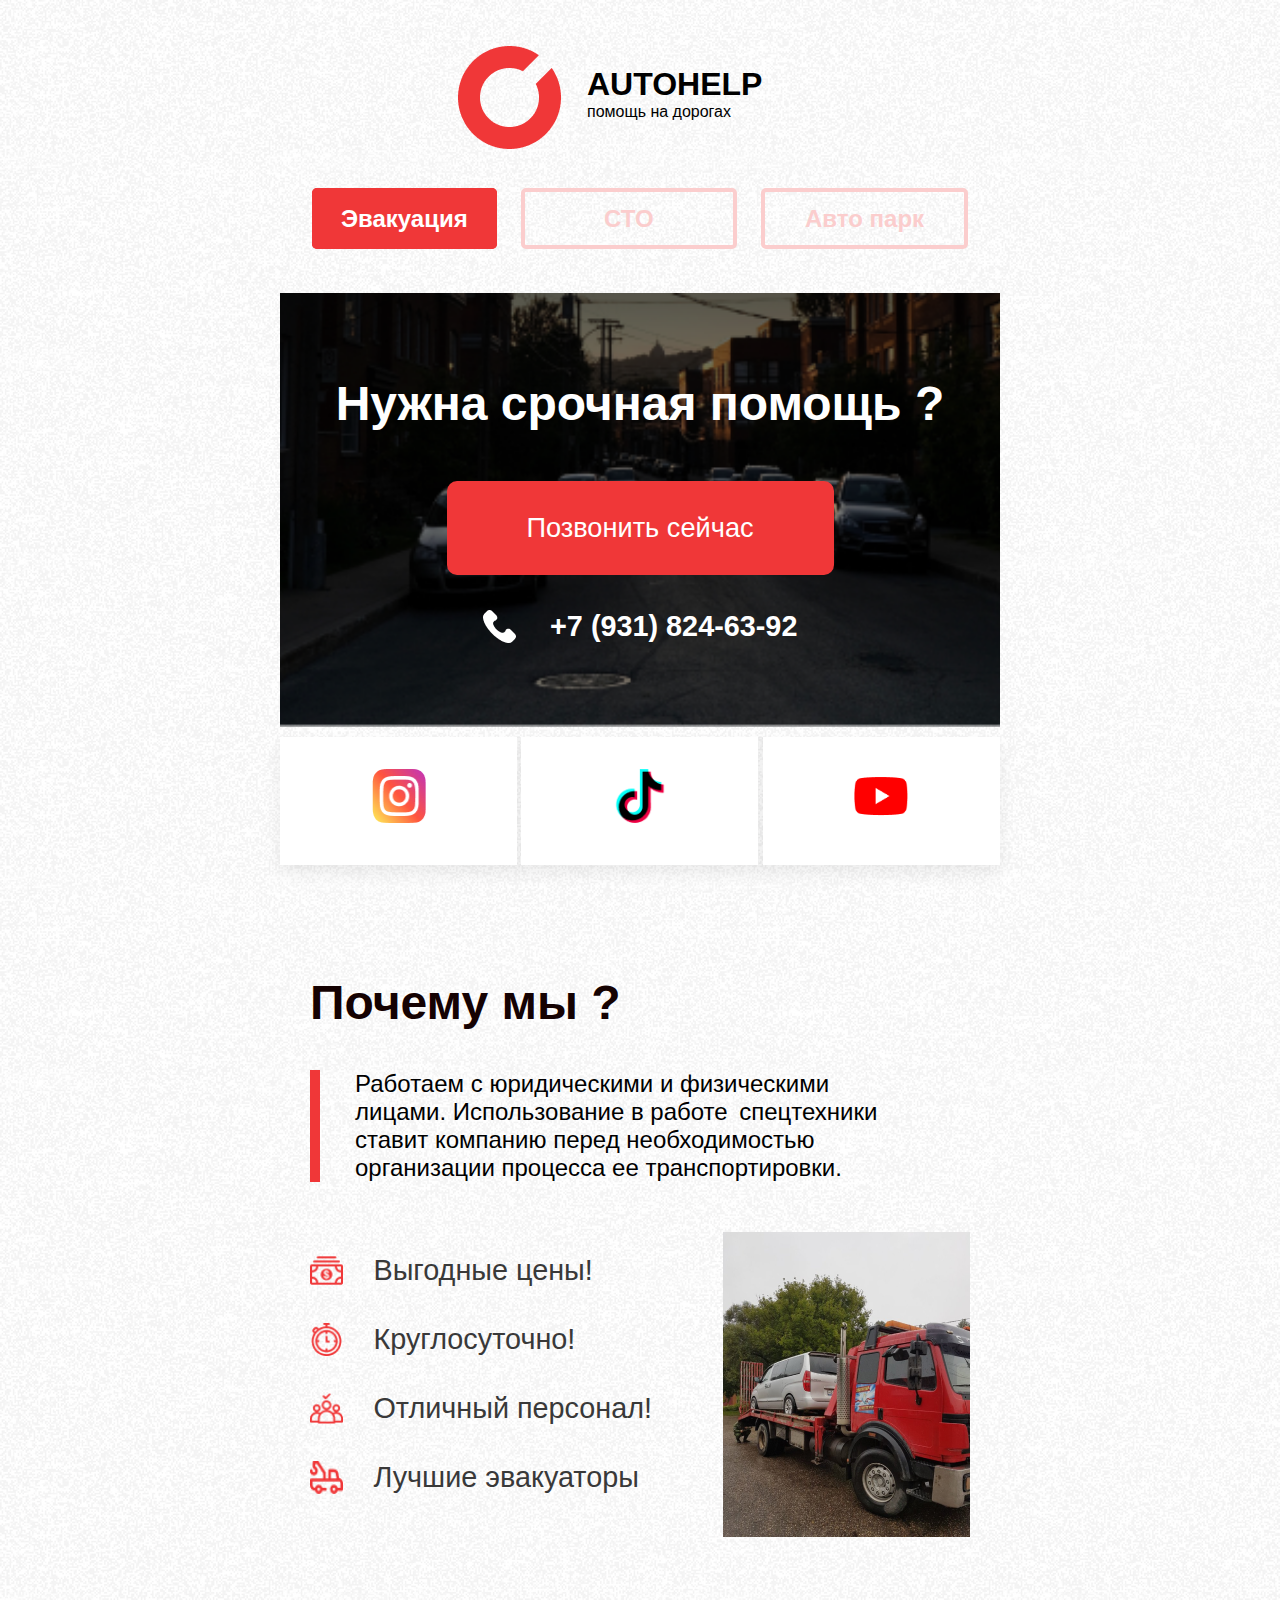
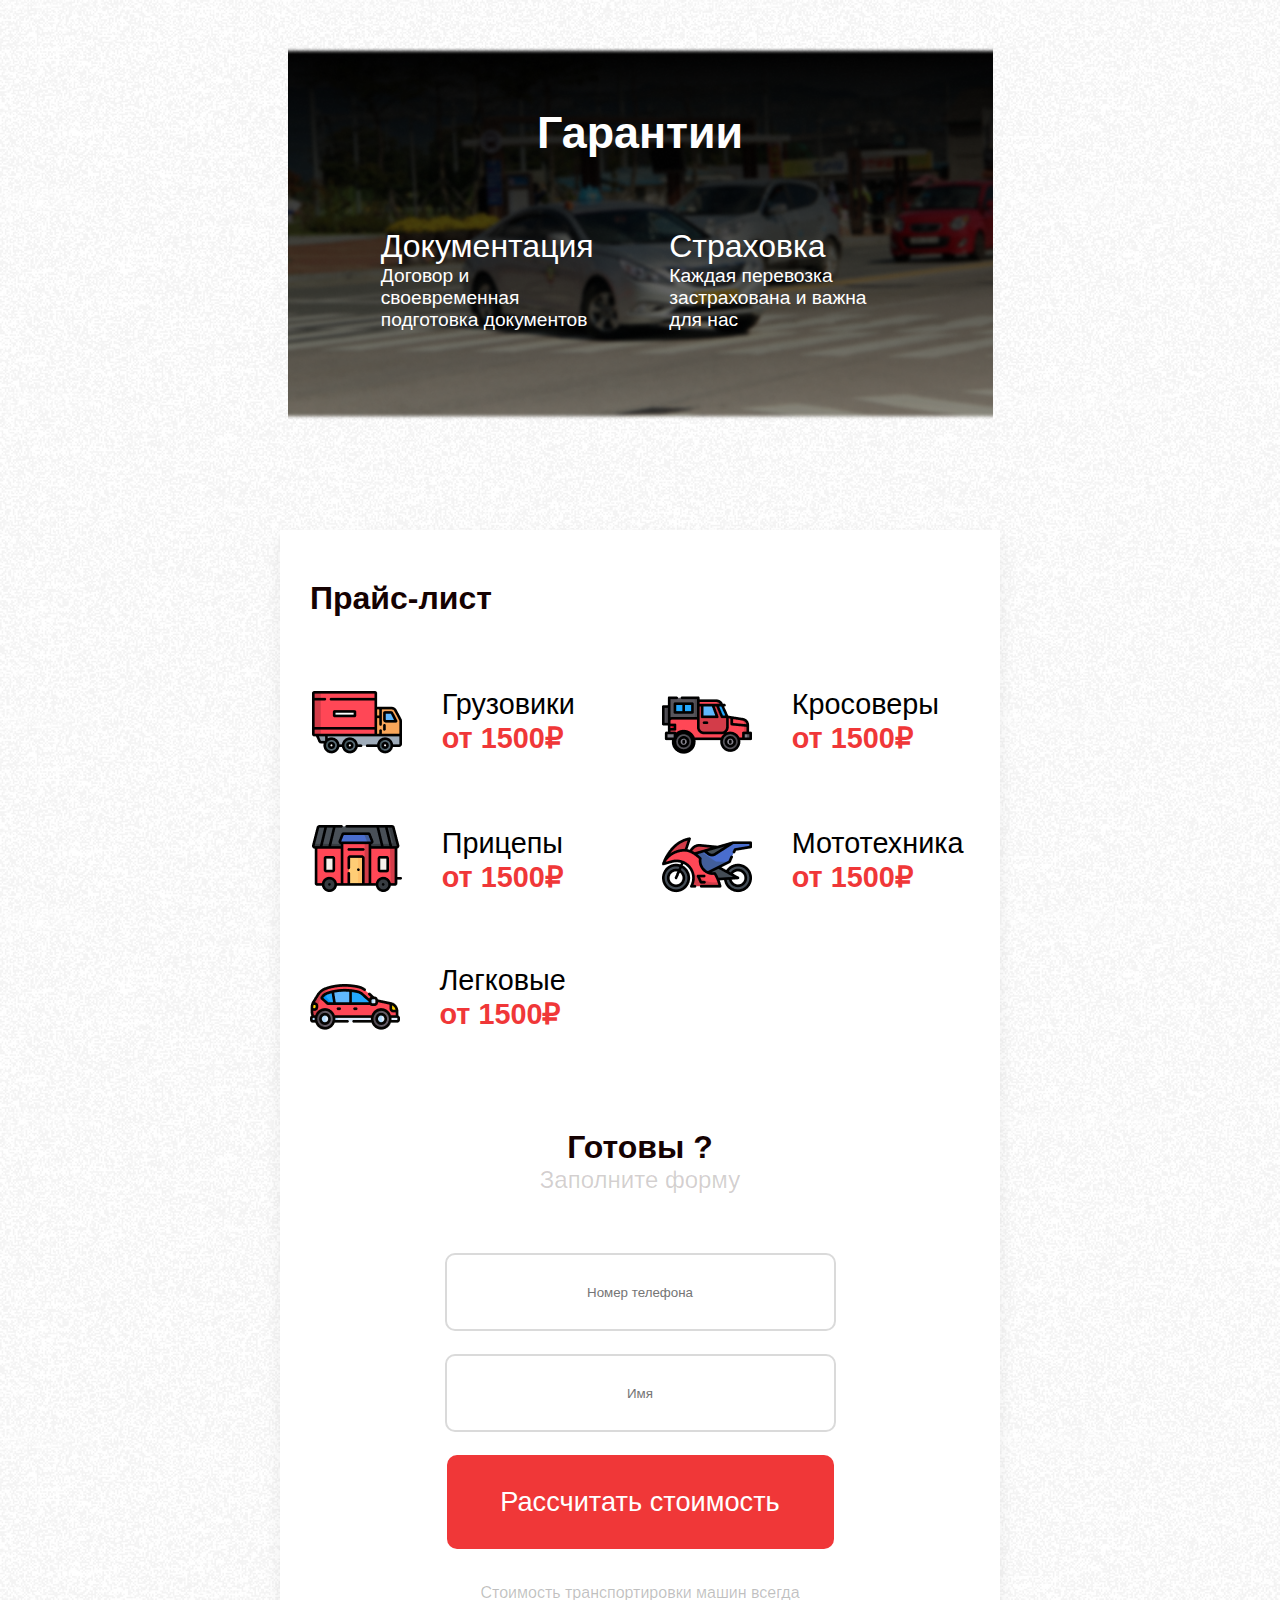
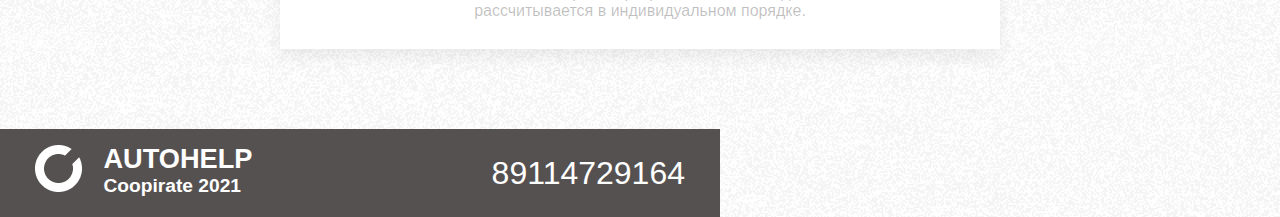
==== commit a746d1dd: "Идет фикс недочетов" ====
--- a/m-index.html
+++ b/m-index.html
@@ -8,13 +8,14 @@
     <title>Autohelp</title>
 </head>
 <body>
-    <header>
+    <header id="">
         <div class="logo"></div>
         <div class="text_logo">
             <div class="name">Autohelp</div>
             <p>помощь на дорогах</p>
         </div>
     </header>
+        
 
     <div class="clearfix"></div>
 
@@ -85,7 +86,7 @@
             <div class="prices">
                 <h1>Прайс-лист</h1>
                 <div>
-                    
+
                     <span>
                         <img src="img/truck(icon).png" alt="">
                         <div class="info">
@@ -163,7 +164,7 @@
                     <h1>Мы работаем</h1>
                     <p>7 дней в неделю с 9:00 до 23:00</p>
                 </span>
-                <span class="img"></span>
+                <a href="#map"><span class="img"></span></a>
             </div>
             <div class="clearfix"></div>
         </div>
@@ -222,7 +223,7 @@
             <button>Рассчитать стоимость</button>
         </div>
 
-        <div class="map">
+        <div class="map" id="map">
             <script type="text/javascript" charset="utf-8" async src="https://api-maps.yandex.ru/services/constructor/1.0/js/?um=constructor%3A0dc72217500436a77f04d337a55c8f167b558c504482c1b11fa55887157060e5&amp;width=100%25&amp;height=547&amp;lang=ru_RU&amp;scroll=true"></script>
             <div class="info">
                 <h1>Мы на карте</h1>
--- a/css/m-style.css
+++ b/css/m-style.css
@@ -214,7 +214,7 @@
 
 /* Evacuation grant */
 .grant{
-    width: 100%;
+    width: 720px;
     height: 373px;
     margin: 0 auto 80px;
     background-image: url(../img/grant.png);
@@ -249,7 +249,7 @@
 
 /* Evacuation price */
 .price{
-    width: 100%;
+    width: 720px;
     text-align: center;
     margin: 0 auto;
     background-color: #fff;
@@ -296,6 +296,7 @@
     box-shadow: none;
 }
 .form{
+    width: 720px;
     padding-top: 28px;
     text-align: center;
     background-color: #fff;
@@ -354,7 +355,7 @@
     margin: 0 auto;
 }
 .treb .info img{
-
+    width: 41px;
 }
 .Our_service_station_is h1{
     padding-top: 150px;
@@ -371,7 +372,7 @@
 
 /* Sto when */
 .when{
-    width: 100%;
+    width: 720px;
     text-align: left;
     padding: 16px 0 39px;
     background-color: #fff;
@@ -495,7 +496,7 @@
 
 /* Auto_park what_u_can */
 .what_u_can{
-    width: 100%;
+    width: 720px;
     text-align: left;
     padding: 16px 0 39px;
 }
@@ -513,7 +514,7 @@
 .what_u_can h1{
     width: 330px;
     color: #150202;
-    margin-bottom: 12px;
+    margin-bottom: 50px;
     margin-right: 0;
 }
 .what_u_can .we_work .info span{
@@ -530,7 +531,7 @@
 /* Auto_park treb */
 .treb{
     padding: 28px 0 70px;
-    width: 100%;
+    width: 720px;
     margin: 0 auto;
     text-align: center;
     background-color: #fff;
@@ -561,7 +562,7 @@
 
 /* Foooter */
 footer{
-    width: 100%;
+    width: 720px;
     height: 88px;
     background-color: #565151;
     margin-top: 80px;
